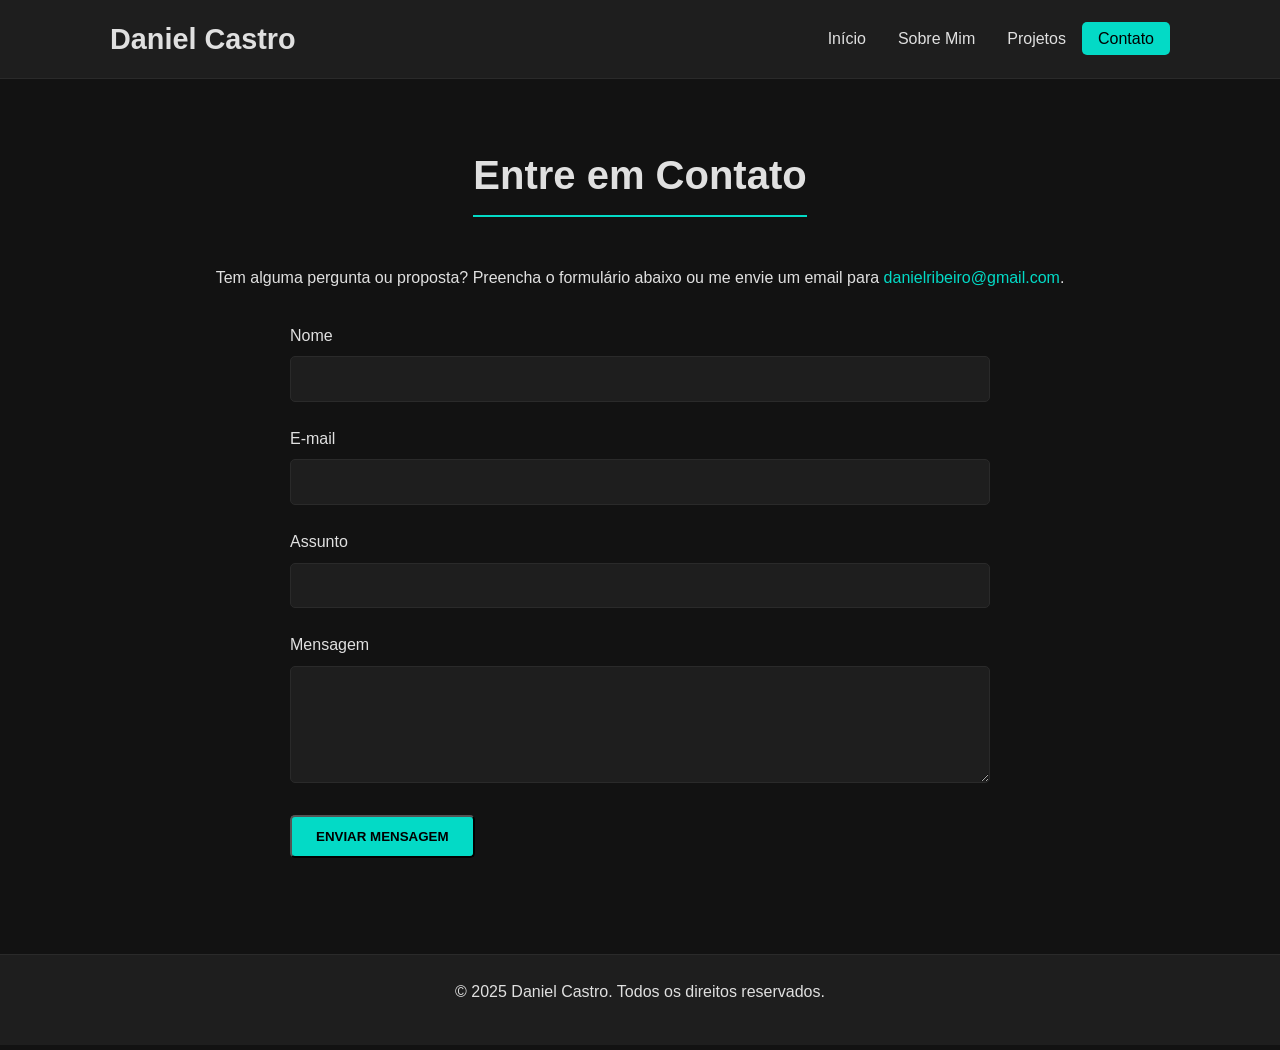
==== contato.html @ 508b666a "Add files via upload" ====
<!DOCTYPE html>
<html lang="pt-BR">
<head>
    <meta charset="UTF-8">
    <meta name="viewport" content="width=device-width, initial-scale=1.0">
    <title>Contato - Daniel Castro</title>
    <link rel="stylesheet" href="assets/css/style.css">
</head>
<body>

    <header>
        <div class="container">
            <h1>Daniel Castro</h1>
            <nav>
                <ul>
                    <li><a href="index.html">Início</a></li>
                    <li><a href="sobre.html">Sobre Mim</a></li>
                    <li><a href="projetos.html">Projetos</a></li>
                    <li><a href="contato.html" class="active">Contato</a></li>
                </ul>
            </nav>
        </div>
    </header>

    <main>
        <section class="contact-section">
            <div class="container">
                <h2>Entre em Contato</h2>
                <p>Tem alguma pergunta ou proposta? Preencha o formulário abaixo ou me envie um email para <a href="mailto:danielribeiro@gmail.com">danielribeiro@gmail.com</a>.</p>

                <form id="contact-form">
                    <div class="form-group">
                        <label for="name">Nome</label>
                        <input type="text" id="name" name="name">
                    </div>
                    <div class="form-group">
                        <label for="email">E-mail</label>
                        <input type="email" id="email" name="email">
                    </div>
                    <div class="form-group">
                        <label for="subject">Assunto</label>
                        <input type="text" id="subject" name="subject">
                    </div>
                    <div class="form-group">
                        <label for="message">Mensagem</label>
                        <textarea id="message" name="message" rows="5"></textarea>
                    </div>
                    <button type="submit" class="btn">Enviar Mensagem</button>
                </form>
                <div id="success-message" class="hidden">
                    <p>Mensagem enviada com sucesso! Obrigado pelo contato.</p>
                </div>
            </div>
        </section>
    </main>

    <footer>
        <div class="container">
            <p>&copy; 2025 Daniel Castro. Todos os direitos reservados.</p>
        </div>
    </footer>

    <script src="assets/js/script.js"></script>
</body>
</html>
---- assets/css/style.css ----
/* --- GERAL E TEMA ESCURO --- */
:root {
    --bg-color: #121212;
    --primary-color: #1e1e1e;
    --secondary-color: #2a2a2a;
    --font-color: #e0e0e0;
    --accent-color: #03dac6;
    --accent-hover: #018786;
}

* {
    margin: 0;
    padding: 0;
    box-sizing: border-box;
}
main {
    flex-grow: 1;
}

body {
    font-family: 'Segoe UI', Tahoma, Geneva, Verdana, sans-serif;
    background-color: var(--bg-color);
    color: var(--font-color);
    line-height: 1.6;
    display: flex;
    flex-direction: column;
    min-height: 100vh;
}

.container {
    max-width: 1100px;
    margin: auto;
    padding: 0 20px;
}

h1, h2, h3 {
    color: var(--font-color);
    margin-bottom: 1rem;
}

h2 {
    font-size: 2.5rem;
    text-align: center;
    margin-bottom: 3rem;
    border-bottom: 2px solid var(--accent-color);
    padding-bottom: 0.5rem;
    display: inline-block;
}

p {
    margin-bottom: 1rem;
}

a {
    color: var(--accent-color);
    text-decoration: none;
}

/* --- HEADER E NAVEGAÇÃO --- */
header {
    background-color: var(--primary-color);
    padding: 1rem 0;
    border-bottom: 1px solid var(--secondary-color);
    position: sticky;
    top: 0;
    z-index: 1000;
}

header .container {
    display: flex;
    justify-content: space-between;
    align-items: center;
}

header h1 {
    font-size: 1.8rem;
    margin: 0;
}

header nav ul {
    list-style: none;
    display: flex;
}

header nav ul li a {
    padding: 0.5rem 1rem;
    color: var(--font-color);
    transition: color 0.3s ease, background-color 0.3s ease;
    border-radius: 5px;
}

header nav ul li a:hover, header nav ul li a.active {
    color: #000;
    background-color: var(--accent-color);
}


/* --- PÁGINA INICIAL (HERO SECTION) --- */
.hero {
    padding: 6rem 0;
}

.hero .container {
    display: flex;
    align-items: center;
    justify-content: space-between;
    gap: 2rem;
}

.hero-text {
    flex: 1;
}

.hero-text h2 {
    font-size: 3rem;
    text-align: left;
    border: none;
}

.hero-image {
    flex: 1;
    text-align: center;
}

.hero-image img {
    max-width: 350px;
    border-radius: 50%;
    border: 5px solid var(--secondary-color);
    box-shadow: 0 0 20px rgba(3, 218, 198, 0.2);
}

.btn {
    display: inline-block;
    background-color: var(--accent-color);
    color: #000;
    padding: 12px 24px;
    border-radius: 5px;
    font-weight: bold;
    text-transform: uppercase;
    transition: background-color 0.3s ease;
}

.btn:hover {
    background-color: var(--accent-hover);
}


/* --- SEÇÕES GENÉRICAS (SOBRE, PROJETOS, CONTATO) --- */
main section {
    padding: 4rem 0;
    text-align: center;
}

/* --- SOBRE MIM --- */
.about-content {
    display: flex;
    gap: 3rem;
    align-items: center;
    text-align: left;
}

.about-image {
    flex-basis: 300px;
}

.about-image img {
   
    width: 100%;
    border-radius: 10px;
}

.about-text {
    flex: 1;
}

/* --- PROJETOS --- */
.projects-grid {
    display: grid;
    grid-template-columns: repeat(auto-fit, minmax(300px, 1fr));
    gap: 1.5rem;
}

.project-card {
    background: var(--primary-color);
    border: 1px solid var(--secondary-color);
    border-radius: 8px;
    overflow: hidden;
    transition: transform 0.3s ease, box-shadow 0.3s ease;
}

.project-card:hover {
    transform: translateY(-5px);
    box-shadow: 0 10px 20px rgba(0,0,0,0.2);
}

.project-card img {
    width: 100%;
    height: 200px;
    object-fit: cover;
    display: block;
}

.project-info {
    padding: 1.5rem;
    text-align: left;
}

.project-info h3 {
    margin-top: 0;
}

/* --- CONTATO E FORMULÁRIO --- */
#contact-form {
    max-width: 700px;
    margin: 2rem auto 0;
    text-align: left;
}

.form-group {
    margin-bottom: 1.5rem;
}

.form-group label {
    display: block;
    margin-bottom: 0.5rem;
    color: var(--font-color);
}

.form-group input,
.form-group textarea {
    width: 100%;
    padding: 0.8rem;
    border: 1px solid var(--secondary-color);
    background-color: var(--primary-color);
    border-radius: 5px;
    color: var(--font-color);
    font-size: 1rem;
}

.form-group input:focus,
.form-group textarea:focus {
    outline: none;
    border-color: var(--accent-color);
}

#success-message {
    margin-top: 1.5rem;
    padding: 1rem;
    background-color: var(--accent-hover);
    color: #fff;
    border-radius: 5px;
    text-align: center;
}

.hidden {
    display: none;
}

/* --- FOOTER --- */
footer {
    background-color: var(--primary-color);
    text-align: center;
    padding: 1.5rem 0;
    margin-top: 2rem;
    border-top: 1px solid var(--secondary-color);
}
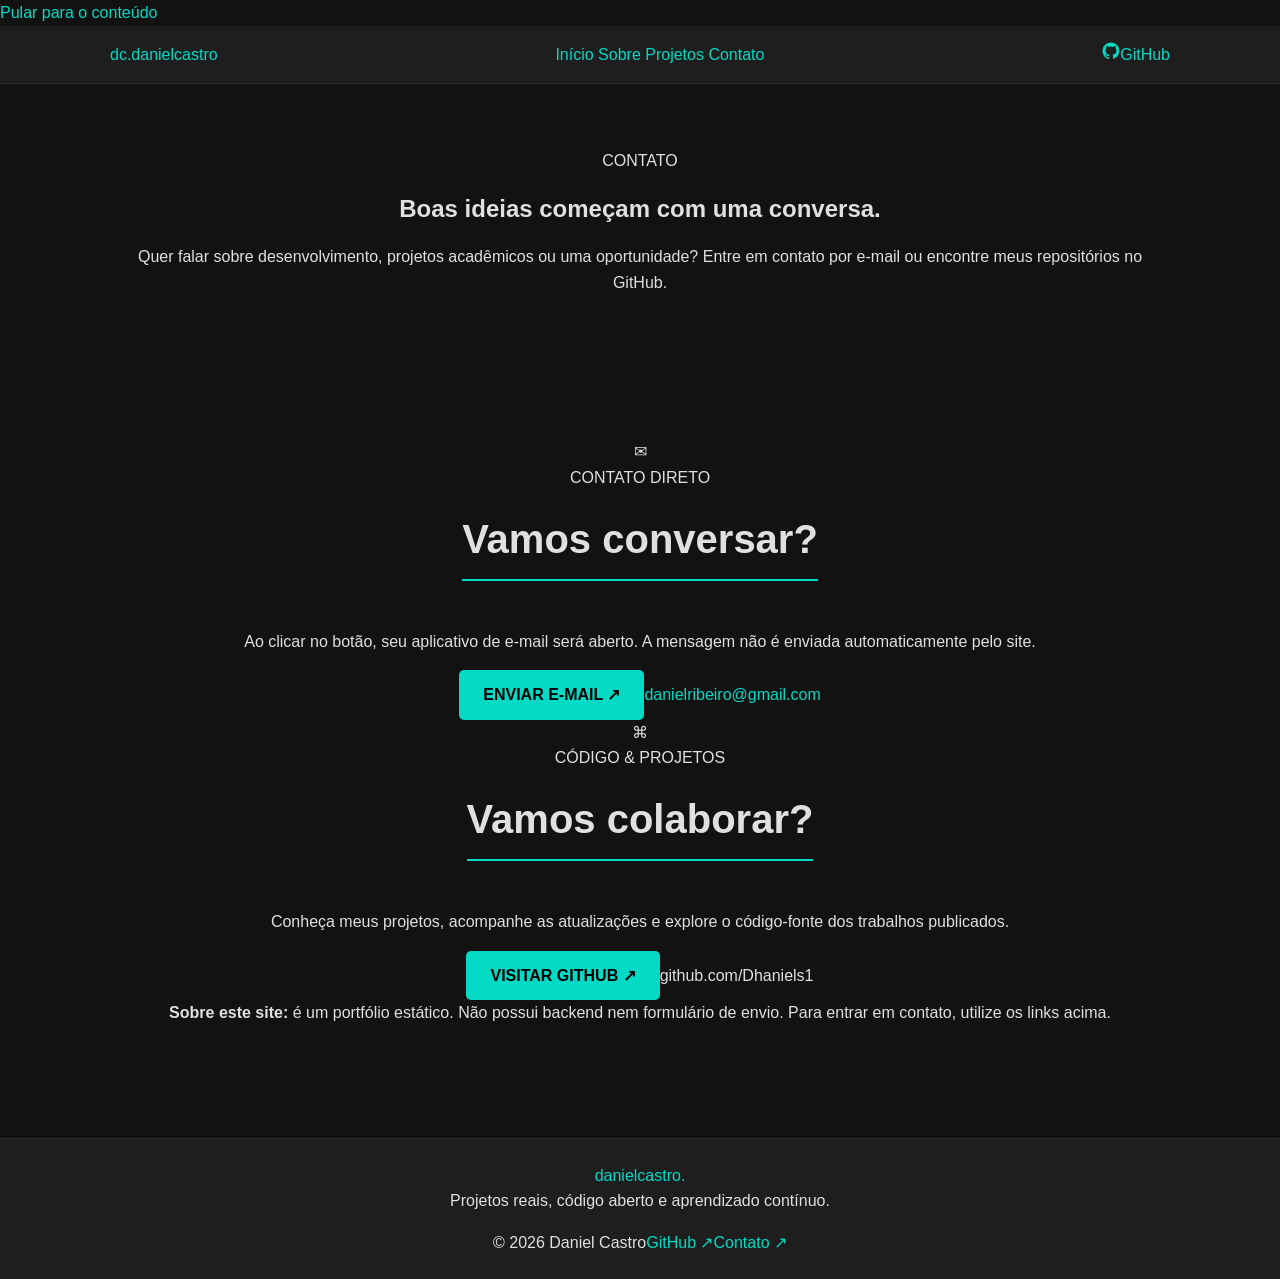
==== commit c3282902: "feat: moderniza contato.html com identidade Daniel Castro e projetos reais" ====
--- a/contato.html
+++ b/contato.html
@@ -1,65 +1,36 @@
-<!DOCTYPE html>
-<html lang="pt-BR">
-<head>
-    <meta charset="UTF-8">
-    <meta name="viewport" content="width=device-width, initial-scale=1.0">
-    <title>Contato - Daniel Castro</title>
-    <link rel="stylesheet" href="assets/css/style.css">
-</head>
-<body>
-
-    <header>
-        <div class="container">
-            <h1>Daniel Castro</h1>
-            <nav>
-                <ul>
-                    <li><a href="index.html">Início</a></li>
-                    <li><a href="sobre.html">Sobre Mim</a></li>
-                    <li><a href="projetos.html">Projetos</a></li>
-                    <li><a href="contato.html" class="active">Contato</a></li>
-                </ul>
-            </nav>
-        </div>
-    </header>
-
-    <main>
-        <section class="contact-section">
-            <div class="container">
-                <h2>Entre em Contato</h2>
-                <p>Tem alguma pergunta ou proposta? Preencha o formulário abaixo ou me envie um email para <a href="mailto:danielribeiro@gmail.com">danielribeiro@gmail.com</a>.</p>
-
-                <form id="contact-form">
-                    <div class="form-group">
-                        <label for="name">Nome</label>
-                        <input type="text" id="name" name="name">
-                    </div>
-                    <div class="form-group">
-                        <label for="email">E-mail</label>
-                        <input type="email" id="email" name="email">
-                    </div>
-                    <div class="form-group">
-                        <label for="subject">Assunto</label>
-                        <input type="text" id="subject" name="subject">
-                    </div>
-                    <div class="form-group">
-                        <label for="message">Mensagem</label>
-                        <textarea id="message" name="message" rows="5"></textarea>
-                    </div>
-                    <button type="submit" class="btn">Enviar Mensagem</button>
-                </form>
-                <div id="success-message" class="hidden">
-                    <p>Mensagem enviada com sucesso! Obrigado pelo contato.</p>
-                </div>
-            </div>
-        </section>
-    </main>
-
-    <footer>
-        <div class="container">
-            <p>&copy; 2025 Daniel Castro. Todos os direitos reservados.</p>
-        </div>
-    </footer>
-
-    <script src="assets/js/script.js"></script>
-</body>
-</html>+<!doctype html>
+<html lang="pt-BR">
+<head>
+  <meta charset="UTF-8">
+  <meta name="viewport" content="width=device-width, initial-scale=1">
+  <meta name="theme-color" content="#0b1020">
+  <meta name="description" content="Entre em contato com Daniel Castro por e-mail ou conheça seus projetos no GitHub.">
+  <meta name="author" content="Daniel Castro">
+  <title>Contato | Daniel Castro</title>
+  <link rel="stylesheet" href="assets/css/style.css">
+</head>
+<body class="page-contato">
+  <a class="skip-link" href="#conteudo">Pular para o conteúdo</a>
+  <header class="site-header">
+    <div class="container header-inner">
+      <a class="brand" href="index.html" aria-label="Daniel Castro — Página inicial"><span class="brand-icon">dc<span>.</span></span><span class="brand-text">daniel<span>castro</span></span></a>
+      <nav class="site-nav" aria-label="Menu principal">
+        <a href="index.html">Início</a>
+        <a href="sobre.html">Sobre</a>
+        <a href="projetos.html">Projetos</a>
+        <a href="contato.html" aria-current="page" class="active">Contato</a>
+      </nav>
+      <a class="header-github" href="https://github.com/Dhaniels1" target="_blank" rel="noopener noreferrer" aria-label="Ver perfil no GitHub"><svg aria-hidden="true" viewBox="0 0 24 24" width="18" height="18" fill="currentColor"><path d="M12 .7a11.3 11.3 0 0 0-3.58 22.03c.57.11.78-.24.78-.55v-2.11c-3.17.69-3.84-1.34-3.84-1.34-.52-1.3-1.27-1.64-1.27-1.64-1.03-.71.08-.7.08-.7 1.14.08 1.74 1.17 1.74 1.17 1.01 1.73 2.66 1.23 3.31.94.1-.73.4-1.23.73-1.51-2.53-.29-5.2-1.27-5.2-5.58 0-1.23.44-2.23 1.17-3.02-.12-.29-.51-1.44.11-3 0 0 .95-.3 3.11 1.16a10.8 10.8 0 0 1 5.66 0c2.16-1.46 3.1-1.16 3.1-1.16.62 1.56.24 2.71.12 3a4.34 4.34 0 0 1 1.17 3.02c0 4.32-2.68 5.28-5.22 5.57.4.35.77 1.01.77 2.04v3.08c0 .31.21.67.79.55A11.3 11.3 0 0 0 12 .7Z"/></svg><span>GitHub</span></a>
+    </div>
+  </header>
+  <main id="conteudo">
+    <section class="section page-intro"><div class="container narrow"><p class="eyebrow">CONTATO</p><h1>Boas ideias começam com uma <span class="gradient-text">conversa.</span></h1><p class="intro-copy">Quer falar sobre desenvolvimento, projetos acadêmicos ou uma oportunidade? Entre em contato por e-mail ou encontre meus repositórios no GitHub.</p></div></section>
+<section class="section contact-section"><div class="container contact-grid"><article class="contact-card contact-card-primary"><span class="contact-icon">✉</span><p class="eyebrow">CONTATO DIRETO</p><h2>Vamos conversar?</h2><p>Ao clicar no botão, seu aplicativo de e-mail será aberto. A mensagem não é enviada automaticamente pelo site.</p><a class="btn btn-primary" href="mailto:danielribeiro@gmail.com?subject=Contato%20pelo%20portf%C3%B3lio">Enviar e-mail <span aria-hidden="true">↗</span></a><a href="mailto:danielribeiro@gmail.com" class="contact-address">danielribeiro@gmail.com</a></article><article class="contact-card"><span class="contact-icon">⌘</span><p class="eyebrow">CÓDIGO &amp; PROJETOS</p><h2>Vamos colaborar?</h2><p>Conheça meus projetos, acompanhe as atualizações e explore o código-fonte dos trabalhos publicados.</p><a class="btn btn-outline" href="https://github.com/Dhaniels1" target="_blank" rel="noopener noreferrer">Visitar GitHub <span aria-hidden="true">↗</span></a><span class="contact-address">github.com/Dhaniels1</span></article></div>
+<div class="container contact-note"><p><strong>Sobre este site:</strong> é um portfólio estático. Não possui backend nem formulário de envio. Para entrar em contato, utilize os links acima.</p></div></section>
+  </main>
+  <footer class="site-footer">
+    <div class="container footer-inner"><div><a class="footer-brand" href="index.html">daniel<span>castro.</span></a><p>Projetos reais, código aberto e aprendizado contínuo.</p></div><div class="footer-right"><span>© 2026 Daniel Castro</span><a href="https://github.com/Dhaniels1" target="_blank" rel="noopener noreferrer">GitHub ↗</a><a href="contato.html">Contato ↗</a></div></div>
+  </footer>
+  
+</body>
+</html>
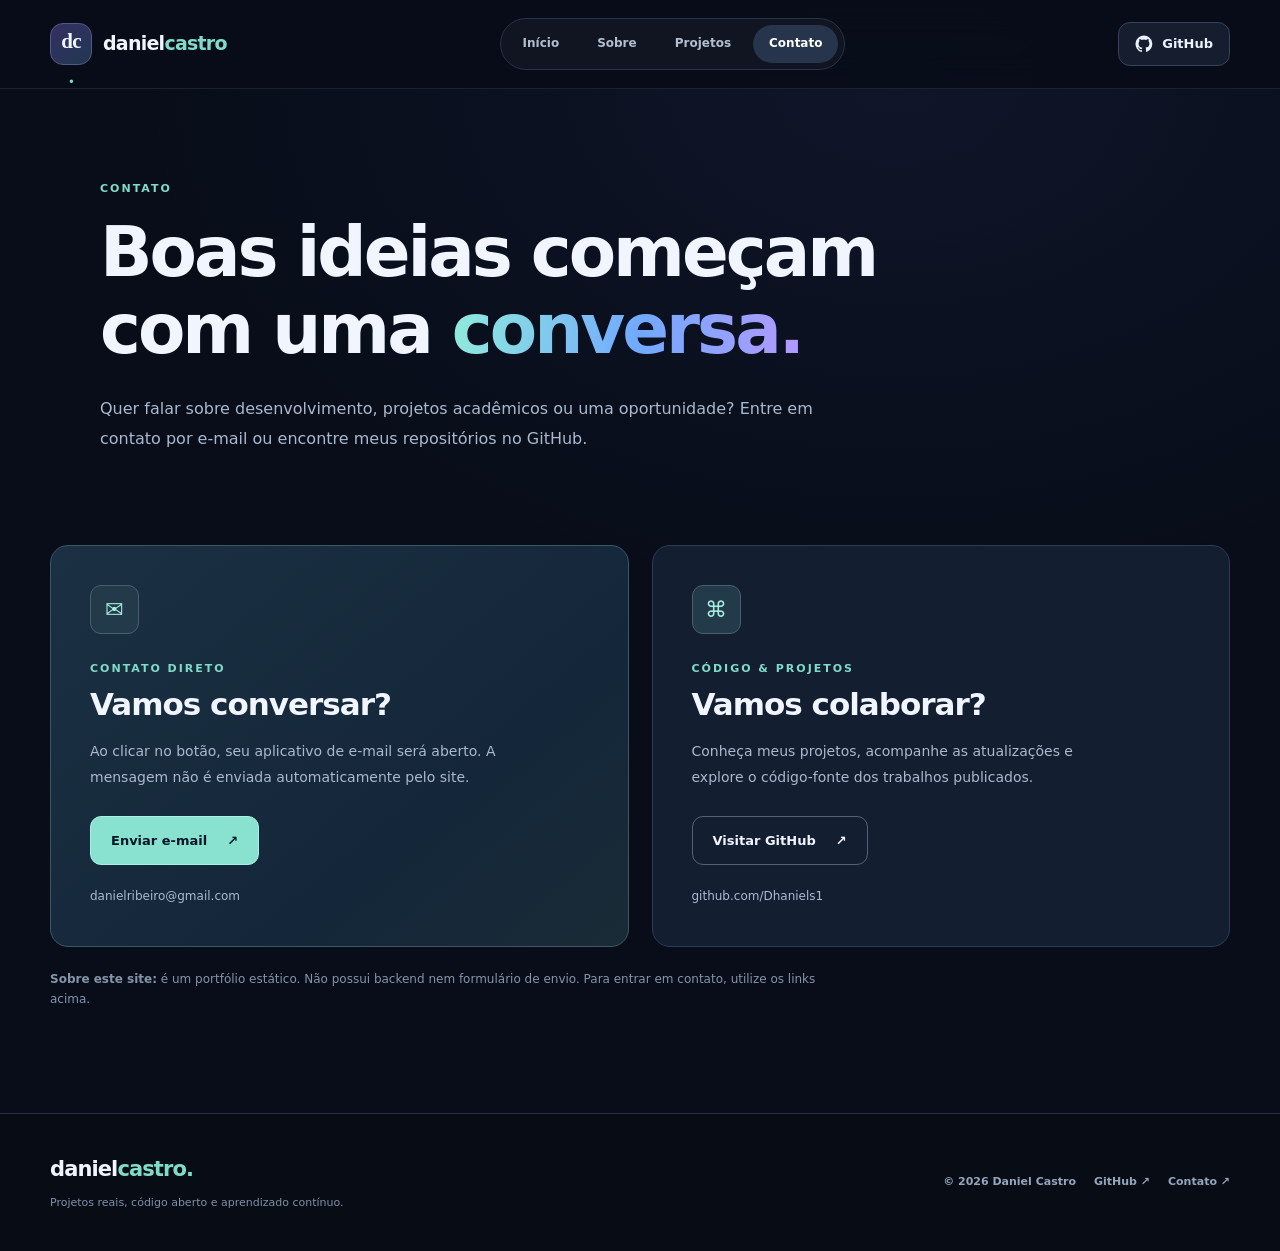
==== commit a3469640: "Melhora SEO e navegação com novos estudos de caso" ====
--- a/contato.html
+++ b/contato.html
@@ -7,6 +7,13 @@
   <meta name="description" content="Entre em contato com Daniel Castro por e-mail ou conheça seus projetos no GitHub.">
   <meta name="author" content="Daniel Castro">
   <title>Contato | Daniel Castro</title>
+  <link rel="canonical" href="https://daniel-castro-portfolio.pages.dev/contato.html">
+  <meta property="og:type" content="website">
+  <meta property="og:locale" content="pt_BR">
+  <meta property="og:title" content="Contato | Daniel Castro">
+  <meta property="og:description" content="Entre em contato com Daniel Castro por e-mail ou conheça seus projetos no GitHub.">
+  <meta property="og:url" content="https://daniel-castro-portfolio.pages.dev/contato.html">
+  <meta name="twitter:card" content="summary">
   <link rel="stylesheet" href="assets/css/style.css">
 </head>
 <body class="page-contato">
--- a/assets/css/style.css
+++ b/assets/css/style.css
@@ -1,266 +1,301 @@
-/* --- GERAL E TEMA ESCURO --- */
-:root {
-    --bg-color: #121212;
-    --primary-color: #1e1e1e;
-    --secondary-color: #2a2a2a;
-    --font-color: #e0e0e0;
-    --accent-color: #03dac6;
-    --accent-hover: #018786;
-}
-
-* {
-    margin: 0;
-    padding: 0;
-    box-sizing: border-box;
-}
-main {
-    flex-grow: 1;
-}
-
-body {
-    font-family: 'Segoe UI', Tahoma, Geneva, Verdana, sans-serif;
-    background-color: var(--bg-color);
-    color: var(--font-color);
-    line-height: 1.6;
-    display: flex;
-    flex-direction: column;
-    min-height: 100vh;
-}
-
-.container {
-    max-width: 1100px;
-    margin: auto;
-    padding: 0 20px;
-}
-
-h1, h2, h3 {
-    color: var(--font-color);
-    margin-bottom: 1rem;
-}
-
-h2 {
-    font-size: 2.5rem;
-    text-align: center;
-    margin-bottom: 3rem;
-    border-bottom: 2px solid var(--accent-color);
-    padding-bottom: 0.5rem;
-    display: inline-block;
-}
-
-p {
-    margin-bottom: 1rem;
-}
-
-a {
-    color: var(--accent-color);
-    text-decoration: none;
-}
-
-/* --- HEADER E NAVEGAÇÃO --- */
-header {
-    background-color: var(--primary-color);
-    padding: 1rem 0;
-    border-bottom: 1px solid var(--secondary-color);
-    position: sticky;
-    top: 0;
-    z-index: 1000;
-}
-
-header .container {
-    display: flex;
-    justify-content: space-between;
-    align-items: center;
-}
-
-header h1 {
-    font-size: 1.8rem;
-    margin: 0;
-}
-
-header nav ul {
-    list-style: none;
-    display: flex;
-}
-
-header nav ul li a {
-    padding: 0.5rem 1rem;
-    color: var(--font-color);
-    transition: color 0.3s ease, background-color 0.3s ease;
-    border-radius: 5px;
-}
-
-header nav ul li a:hover, header nav ul li a.active {
-    color: #000;
-    background-color: var(--accent-color);
-}
-
-
-/* --- PÁGINA INICIAL (HERO SECTION) --- */
-.hero {
-    padding: 6rem 0;
-}
-
-.hero .container {
-    display: flex;
-    align-items: center;
-    justify-content: space-between;
-    gap: 2rem;
-}
-
-.hero-text {
-    flex: 1;
-}
-
-.hero-text h2 {
-    font-size: 3rem;
-    text-align: left;
-    border: none;
-}
-
-.hero-image {
-    flex: 1;
-    text-align: center;
-}
-
-.hero-image img {
-    max-width: 350px;
-    border-radius: 50%;
-    border: 5px solid var(--secondary-color);
-    box-shadow: 0 0 20px rgba(3, 218, 198, 0.2);
-}
-
-.btn {
-    display: inline-block;
-    background-color: var(--accent-color);
-    color: #000;
-    padding: 12px 24px;
-    border-radius: 5px;
-    font-weight: bold;
-    text-transform: uppercase;
-    transition: background-color 0.3s ease;
-}
-
-.btn:hover {
-    background-color: var(--accent-hover);
-}
-
-
-/* --- SEÇÕES GENÉRICAS (SOBRE, PROJETOS, CONTATO) --- */
-main section {
-    padding: 4rem 0;
-    text-align: center;
-}
-
-/* --- SOBRE MIM --- */
-.about-content {
-    display: flex;
-    gap: 3rem;
-    align-items: center;
-    text-align: left;
-}
-
-.about-image {
-    flex-basis: 300px;
-}
-
-.about-image img {
-   
-    width: 100%;
-    border-radius: 10px;
-}
-
-.about-text {
-    flex: 1;
-}
-
-/* --- PROJETOS --- */
-.projects-grid {
-    display: grid;
-    grid-template-columns: repeat(auto-fit, minmax(300px, 1fr));
-    gap: 1.5rem;
-}
-
-.project-card {
-    background: var(--primary-color);
-    border: 1px solid var(--secondary-color);
-    border-radius: 8px;
-    overflow: hidden;
-    transition: transform 0.3s ease, box-shadow 0.3s ease;
-}
-
-.project-card:hover {
-    transform: translateY(-5px);
-    box-shadow: 0 10px 20px rgba(0,0,0,0.2);
-}
-
-.project-card img {
-    width: 100%;
-    height: 200px;
-    object-fit: cover;
-    display: block;
-}
-
-.project-info {
-    padding: 1.5rem;
-    text-align: left;
-}
-
-.project-info h3 {
-    margin-top: 0;
-}
-
-/* --- CONTATO E FORMULÁRIO --- */
-#contact-form {
-    max-width: 700px;
-    margin: 2rem auto 0;
-    text-align: left;
-}
-
-.form-group {
-    margin-bottom: 1.5rem;
-}
-
-.form-group label {
-    display: block;
-    margin-bottom: 0.5rem;
-    color: var(--font-color);
-}
-
-.form-group input,
-.form-group textarea {
-    width: 100%;
-    padding: 0.8rem;
-    border: 1px solid var(--secondary-color);
-    background-color: var(--primary-color);
-    border-radius: 5px;
-    color: var(--font-color);
-    font-size: 1rem;
-}
-
-.form-group input:focus,
-.form-group textarea:focus {
-    outline: none;
-    border-color: var(--accent-color);
-}
-
-#success-message {
-    margin-top: 1.5rem;
-    padding: 1rem;
-    background-color: var(--accent-hover);
-    color: #fff;
-    border-radius: 5px;
-    text-align: center;
-}
-
-.hidden {
-    display: none;
-}
-
-/* --- FOOTER --- */
-footer {
-    background-color: var(--primary-color);
-    text-align: center;
-    padding: 1.5rem 0;
-    margin-top: 2rem;
-    border-top: 1px solid var(--secondary-color);
-}+/* Daniel Castro — portfólio público | HTML e CSS, sem dependências externas. */
+:root{
+  --bg:#080d19;--bg2:#0c1322;--surface:#101a2b;--surface2:#142035;
+  --ink:#f0f5ff;--muted:#abb8cd;--muted2:#8595ad;--border:#273349;
+  --blue:#5eb6f1;--purple:#8d86ff;--mint:#80dcc9;
+  --shadow:0 22px 65px rgba(0,0,0,.22);
+  font-family:Inter,"Segoe UI",system-ui,-apple-system,BlinkMacSystemFont,Arial,sans-serif;
+  color-scheme:dark;
+}
+*,*::before,*::after{box-sizing:border-box}
+html{scroll-behavior:smooth}
+body{margin:0;color:var(--ink);background:var(--bg);line-height:1.65;min-width:300px}
+body::before{content:"";position:absolute;top:0;left:0;right:0;height:690px;background:radial-gradient(ellipse at 70% 12%,rgba(91,98,200,.095),transparent 60%);pointer-events:none}
+h1,h2,h3,p{margin-top:0}
+a{text-decoration:none;color:inherit}
+a:hover{transition:color .2s ease}
+a:focus-visible,button:focus-visible{outline:3px solid var(--mint);outline-offset:4px;border-radius:4px}
+.container{max-width:1180px;width:calc(100% - 56px);margin-inline:auto;position:relative}
+.skip-link{position:fixed;z-index:10000;top:-80px;left:15px;background:var(--mint);color:#08111d;padding:9px 15px;border-radius:8px;font-weight:700}
+.skip-link:focus{top:12px}
+.site-header{position:sticky;top:0;z-index:40;background:rgba(8,13,25,.9);border-bottom:1px solid rgba(255,255,255,.085);backdrop-filter:blur(18px);-webkit-backdrop-filter:blur(18px)}
+.header-inner{min-height:88px;display:flex;align-items:center;justify-content:space-between;gap:22px}
+.brand{display:flex;align-items:center;gap:11px;font-weight:800;font-size:19px;letter-spacing:-.75px;white-space:nowrap}
+.brand-icon{display:grid;place-items:center;width:42px;height:42px;border-radius:13px;background:linear-gradient(145deg,#332f62,#223752);border:1px solid #535b85;font-family:Georgia,serif;font-size:21px}
+.brand-icon span,.footer-brand span{color:var(--mint)}
+.brand-text span{color:var(--mint)}
+.site-nav{display:flex;align-items:center;gap:6px;background:rgba(255,255,255,.035);border:1px solid var(--border);border-radius:100px;padding:6px}
+.site-nav a{font-size:12px;font-weight:700;color:#b1bfd1;padding:9px 16px;border-radius:50px;transition:background .15s,color .15s}
+.site-nav a:hover,.site-nav a.active{background:#26344c;color:#fff}
+.header-github{display:flex;align-items:center;justify-content:center;gap:9px;border:1px solid #35445a;background:#151d2e;color:#eaf3ff;border-radius:12px;padding:10px 16px;font-size:13px;font-weight:750;white-space:nowrap}
+.header-github:hover{background:#1d2b43;border-color:#5a6d8b}
+.eyebrow{font-size:11px;font-weight:850;letter-spacing:2px;color:var(--mint);text-transform:uppercase;margin-bottom:16px}
+.eyebrow-dot,.pulse{display:inline-block;width:8px;height:8px;border-radius:50%;background:var(--mint);box-shadow:0 0 16px rgba(128,220,201,.5);margin-right:8px}
+.gradient-text{background:linear-gradient(95deg,#8fe9dd 2%,#71a9ff 54%,#b499ff 100%);-webkit-background-clip:text;background-clip:text;color:transparent}
+.btn{display:inline-flex;align-items:center;justify-content:center;gap:20px;padding:13px 20px;min-height:48px;border-radius:11px;font-weight:750;font-size:13px;transition:transform .18s,background .18s,border-color .18s;color:var(--ink)}
+.btn:hover{transform:translateY(-2px)}
+.btn-primary{color:#071628;background:#89e2d0;border:1px solid #a8f0e4}
+.btn-primary:hover{background:#b3faeb}
+.btn-ghost{color:#e2ebfa;background:transparent;border:1px solid var(--border)}
+.btn-ghost:hover,.btn-outline:hover{background:#19263c;border-color:#66778f}
+.btn-outline{border:1px solid #536178;background:transparent}
+.text-link{display:inline-flex;align-items:center;gap:13px;color:#b0eee2;font-weight:800;font-size:13px}
+.text-link:hover,.link-primary:hover,.link-secondary:hover{text-decoration:underline}
+.hero-section{padding:91px 0 75px;overflow:hidden}
+.hero-grid{display:grid;grid-template-columns:minmax(0,1.12fr) minmax(0,.88fr);align-items:center;gap:65px}
+.hero-copy h1{font-size:clamp(43px,5.7vw,73px);line-height:1.09;letter-spacing:-3.9px;margin:0 0 27px;font-weight:790}
+.hero-description{max-width:580px;font-size:16px;color:#b2bfd1;line-height:1.87;margin-bottom:31px}
+.hero-description strong{color:#eef5ff}
+.hero-actions{display:flex;gap:12px;flex-wrap:wrap}
+.hero-metrics{margin-top:73px;padding-top:25px;display:flex;gap:38px;border-top:1px solid var(--border)}
+.hero-metrics div{display:flex;flex-direction:column;gap:5px}
+.hero-metrics strong{font-size:23px;line-height:1.2;letter-spacing:-.7px;color:#e8f6ff}
+.hero-metrics span{color:var(--muted2);font-size:11px}
+.hero-visual{position:relative;min-height:460px;display:flex;align-items:center;justify-content:center}
+.visual-glow{position:absolute;width:410px;height:410px;background:radial-gradient(circle,rgba(90,107,237,.27) 0,rgba(73,100,214,.12) 35%,transparent 75%);filter:blur(18px);pointer-events:none}
+.visual-card-main{position:relative;width:min(100%,428px);background:#141c30;border:1px solid #3f4c67;border-radius:19px;box-shadow:0 33px 90px rgba(0,0,0,.4),0 0 0 10px rgba(255,255,255,.02);overflow:hidden;transform:rotate(-3deg)}
+.window-controls{padding:17px 21px;border-bottom:1px solid #303b55;display:flex;gap:7px}
+.window-controls i{height:8px;width:8px;border-radius:50%;display:block;background:#f57f90}
+.window-controls i:nth-child(2){background:#edc279}.window-controls i:nth-child(3){background:#8bddb6}
+.visual-code{font:13px/2.1 ui-monospace,SFMono-Regular,Consolas,monospace;padding:27px 27px 43px;color:#d6e2fa;white-space:nowrap;letter-spacing:-.25px}
+.comment{color:#70829d}.code-purple{color:#bbadff}.code-cyan{color:#7ae5d2}.code-green{color:#e9c47c}
+.visual-lower{display:flex;align-items:center;padding:15px 22px;border-top:1px solid #303b55;font-size:12px;color:#b5c1d6;background:#11182b}
+.visual-chevron{margin-left:auto;font-size:18px;color:#99e5d5}
+.visual-chip{position:absolute;display:flex;gap:12px;align-items:center;min-width:170px;background:#f1f7fc;color:#283b57;border-radius:14px;border:1px solid #fff;padding:13px 16px;box-shadow:0 17px 40px rgba(0,0,0,.3);transform:rotate(3deg)}
+.visual-chip-one{top:39px;right:-20px}.visual-chip-two{bottom:20px;left:-20px;transform:rotate(-4deg)}
+.chip-icon{display:grid;place-items:center;border-radius:11px;background:#e4ddff;color:#6552ad;font-size:24px;width:39px;height:39px;font-weight:800}
+.chip-icon.chip-blue{font-size:15px;background:#dff5f1;color:#287d76}
+.visual-chip strong{display:block;font-size:12px;line-height:1.35}.visual-chip small{font-size:10px;color:#77869a}
+.skills-band{border-top:1px solid var(--border);border-bottom:1px solid var(--border);background:rgba(255,255,255,.018)}
+.skills-band-inner{display:flex;justify-content:space-between;align-items:center;gap:24px;min-height:94px}
+.skills-band-inner>span{font-size:10px;letter-spacing:2px;font-weight:850;color:#8799b3;white-space:nowrap}
+.skills-band-inner>div{display:flex;gap:38px;justify-content:flex-end;flex-wrap:wrap}
+.skills-band-inner b{font-size:15px;font-weight:700;color:#a2b0c3;letter-spacing:-.3px}
+.section{padding:91px 0}
+.section-title-row{display:flex;justify-content:space-between;align-items:end;gap:25px;margin-bottom:36px}
+.section-title-row h2,.value-grid h2,.cta-inner h2,.about-narrative h2{font-size:clamp(31px,4vw,49px);line-height:1.15;letter-spacing:-2px;margin:0 0 13px}
+.section-title-row h2 em,.value-grid h2 em{font-style:normal;color:var(--mint)}
+.section-title-row p:not(.eyebrow),.cta-inner p:not(.eyebrow){font-size:14px;color:var(--muted);margin:0}
+.projects-grid{display:grid;grid-template-columns:repeat(2,minmax(0,1fr));gap:23px}
+.project-card{border-radius:18px;background:#121a2b;border:1px solid #2b3850;overflow:hidden;display:flex;flex-direction:column;transition:transform .17s,box-shadow .17s}
+.project-card:hover{transform:translateY(-4px);box-shadow:var(--shadow)}
+.project-cover{height:235px;position:relative;overflow:hidden;background:#111827}
+.project-number{position:absolute;z-index:2;bottom:14px;right:18px;font:700 11px ui-monospace,Consolas,monospace;color:#ebf5ff;background:rgba(0,0,0,.36);padding:6px 11px;border-radius:30px}
+.preview-frame{height:100%;padding:24px 32px;position:relative;overflow:hidden}
+.preview-topline{display:flex;justify-content:space-between;align-items:center;gap:14px}
+.preview-topline .mini-logo{font:bold 20px Georgia,serif}
+.preview-topline .mini-nav{font-size:9px;letter-spacing:.5px;opacity:.7}
+.preview-eyebrow{font-size:9px;font-weight:900;letter-spacing:2.2px;margin-top:26px;position:relative;z-index:1}
+.preview-headline{font:bold 31px/1.11 Georgia,serif;letter-spacing:-.7px;margin-top:10px;position:relative;z-index:1}
+.preview-library{background:linear-gradient(130deg,#f0eee8,#e1e8e7);color:#28344a}
+.preview-library .mini-logo{color:#5861a6}.preview-library .preview-eyebrow{color:#6675b4}
+.books-mini{display:flex;gap:11px;position:absolute;bottom:-48px;right:31px;transform:rotate(-9deg);box-shadow:0 15px 25px rgba(12,29,51,.1)}
+.book-mini{display:block;width:66px;height:132px;background:#354466;border-left:6px solid rgba(0,0,0,.15);border-radius:2px 7px 7px 2px;box-shadow:7px 10px 17px rgba(0,0,0,.16)}
+.bm2{background:#89674c;transform:translateY(-15px)}.bm3{background:#4e6855}.bm4{background:#83715b;transform:translateY(15px)}
+.preview-dashboard{background:linear-gradient(135deg,#dce8f8,#f5f7fc);color:#20304a}
+.preview-dashboard .mini-logo{background:#d8e3fc;border-radius:6px;padding:2px 8px;color:#5169c5}.preview-dashboard .mini-nav{color:#51627b;font-weight:800}
+.dash-kpis{display:flex;gap:10px;margin-top:17px}.dash-kpis>span{height:44px;flex:1;background:#fff;border-radius:7px;padding:10px}
+.dash-kpis i,.dash-kpis b{display:block;background:#e6ecf5;height:6px;width:35%;border-radius:5px}.dash-kpis b{height:11px;width:56%;margin-top:6px;background:#8cb6e2}
+.chart-panel{height:114px;background:#fff;border-radius:9px;padding:10px 15px 5px;margin-top:12px;overflow:hidden;position:relative}
+.chart-title{display:block;width:40%;height:7px;background:#dbe3f2;border-radius:4px}.chart-line{height:85px;width:100%;margin-top:5px}
+.preview-optics{background:linear-gradient(135deg,#1c6445,#124533);color:#edf6df}
+.preview-optics .preview-eyebrow{margin-top:1px;color:#e7d39b}.preview-optics .preview-headline{font-size:37px}
+.optics-shape{position:absolute;right:31px;bottom:34px;transform:rotate(-13deg);display:flex;align-items:center;gap:4px;opacity:.95}
+.lens{width:95px;height:76px;border:9px solid #d1b77a;border-radius:33% 33% 47% 47%;background:rgba(190,219,206,.18)}
+.bridge{width:35px;height:23px;border-top:7px solid #d1b77a;border-radius:50%}
+.preview-store{background:linear-gradient(135deg,#143a62,#0d2747);color:#f0f8ff}
+.preview-store .preview-eyebrow{color:#81e8f5;margin-top:8px}
+.store-products{display:flex;position:absolute;bottom:-25px;right:35px;gap:12px;align-items:end}
+.store-products span{display:block;background:linear-gradient(140deg,#61a4d8,#e3f8fd);width:65px;height:83px;border-radius:8px;box-shadow:0 10px 20px rgba(0,0,0,.23);transform:rotate(9deg)}
+.store-products span:nth-child(2){height:115px;background:linear-gradient(140deg,#56cec7,#eaf1ff);transform:rotate(-8deg)}
+.store-products span:nth-child(3){height:97px;background:linear-gradient(140deg,#ae9dfa,#f1e4ff)}
+.preview-wave{background:linear-gradient(130deg,#c0e0ee,#e8f6fc);color:#163c59}
+.preview-wave .preview-eyebrow{color:#337b9b;margin-top:21px}.preview-wave .preview-headline{font-family:inherit;font-weight:850;font-size:37px}
+.wave-circles{position:absolute;right:-70px;bottom:-130px;transform:rotate(-20deg)}
+.wave-circles span{position:absolute;display:block;border:2px solid rgba(49,131,171,.34);border-radius:50%;width:360px;height:360px;bottom:0;right:0}
+.wave-circles span:nth-child(2){width:280px;height:280px;bottom:38px;right:38px}.wave-circles span:nth-child(3){width:200px;height:200px;bottom:78px;right:78px}
+.wave-bar{height:6px;width:110px;border-radius:6px;background:#4bb7c9;margin-top:18px}
+.project-body{padding:27px 28px 26px;display:flex;flex-direction:column;flex:1}
+.project-type{font-size:10px;text-transform:uppercase;color:#83d5c6;font-weight:850;letter-spacing:1.6px;margin-bottom:11px}
+.project-body h3{font-size:22px;font-weight:760;letter-spacing:-.75px;line-height:1.3;margin:0 0 12px}
+.project-description{color:#a6b4c8;font-size:13px;line-height:1.72;margin:0 0 20px;max-width:520px}
+.tags{display:flex;flex-wrap:wrap;gap:7px;margin-top:auto}
+.tag{font-size:10px;color:#bdcbe0;background:#1b2940;border:1px solid #33435b;border-radius:6px;padding:5px 9px;font-weight:650}
+.project-actions{display:flex;flex-wrap:wrap;gap:14px 25px;padding-top:20px;margin-top:20px;border-top:1px solid #2a374e}
+.link-primary,.link-secondary{font-size:12px;font-weight:850}
+.link-primary{color:#89e2d0}.link-secondary{color:#c4d2e8}
+.value-section{background:#0d1422;border-block:1px solid #202a3b}
+.value-grid{display:grid;grid-template-columns:1fr 1fr;gap:70px;align-items:start}
+.value-grid p:not(.eyebrow){color:var(--muted);font-size:15px;line-height:1.95;max-width:520px;margin-bottom:22px}
+.cta-section{padding:60px 0 95px}
+.cta-inner{display:flex;justify-content:space-between;align-items:center;gap:28px;padding:43px 46px;border:1px solid #35445a;border-radius:21px;background:linear-gradient(110deg,#182940,#151f37 65%,#201d3b)}
+.cta-inner .eyebrow{margin-bottom:10px}.cta-inner h2{font-size:34px}
+.cta-inner .btn{flex-shrink:0}
+.page-intro{padding:91px 0 65px}
+.narrow{max-width:1080px}
+.page-intro h1{font-size:clamp(42px,5.6vw,69px);line-height:1.12;letter-spacing:-3px;max-width:920px;margin-bottom:25px}
+.intro-copy{font-size:16px;line-height:1.9;max-width:770px;color:var(--muted)}
+.about-section{padding-top:35px}
+.about-grid{display:grid;grid-template-columns:.83fr 1.17fr;gap:65px;align-items:center}
+.about-highlight{min-height:390px;background:linear-gradient(145deg,#263456,#152d42 68%,#113638);border:1px solid #3b4b64;border-radius:23px;padding:42px;display:flex;flex-direction:column;justify-content:space-between;position:relative;overflow:hidden}
+.about-highlight::before{content:"";position:absolute;inset:auto -100px -260px auto;width:470px;height:470px;border-radius:50%;border:2px solid rgba(255,255,255,.12);box-shadow:0 0 0 33px rgba(255,255,255,.03),0 0 0 75px rgba(255,255,255,.035)}
+.about-monogram{font:bold 120px/1 Georgia,serif;letter-spacing:-14px;color:#e8f0fc;position:relative;z-index:1}
+.about-monogram span{color:var(--mint)}
+.about-highlight p{font-size:18px;font-weight:700;line-height:1.4;max-width:230px;position:relative;z-index:1}
+.about-lines{display:flex;gap:7px;position:relative;z-index:1}.about-lines span{width:34px;height:5px;background:#82e4d1;border-radius:10px}.about-lines span:nth-child(2){width:17px;background:#82a8e4}.about-lines span:nth-child(3){width:9px;background:#b19cff}
+.about-narrative h2{font-size:42px}.about-narrative>p:not(.eyebrow){color:var(--muted);line-height:1.85;font-size:14px;margin-bottom:17px}
+.info-row{display:flex;justify-content:space-between;gap:22px;padding:14px 0;border-top:1px solid var(--border);font-size:12px}
+.info-row:first-of-type{margin-top:26px}.info-row span{color:var(--muted2)}.info-row strong{color:#e0ebff;font-size:12px;text-align:right;font-weight:700}
+.expertise-section{background:#0d1422;border-block:1px solid var(--border)}
+.expertise-grid{display:grid;grid-template-columns:repeat(3,minmax(0,1fr));gap:18px}
+.expertise-card{background:#131f31;border:1px solid #2a3b51;border-radius:16px;padding:28px;display:flex;flex-direction:column;min-height:270px}
+.expertise-icon{height:44px;width:44px;display:grid;place-items:center;border:1px solid #4c5c79;background:#222f4a;color:#9ceada;border-radius:12px;font-weight:900;font-size:12px;margin-bottom:22px}
+.expertise-card h3{font-size:20px;margin-bottom:11px}.expertise-card p{color:var(--muted);font-size:13px;line-height:1.75;margin-bottom:23px}
+.projects-page-section{padding-top:25px}.page-intro-projects{padding-bottom:45px}
+.projects-intro{display:flex;justify-content:space-between;gap:22px;margin-bottom:22px;font-size:12px;color:var(--muted);font-weight:750}
+.projects-note{border-left:3px solid #647f99;padding-left:18px;font-size:12px;color:#8c9db3;margin:36px 0 0;max-width:790px}
+.contact-section{padding-top:10px}.contact-grid{display:grid;grid-template-columns:repeat(2,minmax(0,1fr));gap:23px}
+.contact-card{padding:39px;background:#131e30;border:1px solid #2d3c54;border-radius:18px;display:flex;flex-direction:column;min-height:390px}
+.contact-card-primary{background:linear-gradient(140deg,#1b3042,#14273a 67%,#192b36);border-color:#3a5964}
+.contact-icon{font-size:22px;background:#233a4a;border:1px solid #46616e;border-radius:11px;width:49px;height:49px;display:grid;place-items:center;margin-bottom:26px;color:#a8eee0}
+.contact-card .eyebrow{margin-bottom:8px}.contact-card h2{font-size:31px;line-height:1.15;letter-spacing:-1px;margin-bottom:17px}
+.contact-card p:not(.eyebrow){color:var(--muted);font-size:14px;line-height:1.85;max-width:425px;margin-bottom:25px}
+.contact-card .btn{align-self:flex-start;margin-top:auto}
+.contact-address{font-size:12px;color:#aabbd2;margin-top:22px;overflow-wrap:anywhere}
+.contact-note{padding-top:23px}.contact-note p{max-width:800px;color:#8495aa;font-size:12px}
+.site-footer{background:#080c15;border-top:1px solid var(--border);padding:38px 0}
+.footer-inner{display:flex;align-items:center;justify-content:space-between;gap:26px}
+.footer-brand{font-size:21px;font-weight:800;letter-spacing:-.9px}
+.site-footer p{color:#8091a9;font-size:11px;margin:8px 0 0}
+.footer-right{display:flex;align-items:center;flex-wrap:wrap;gap:18px;color:#94a6bd;font-size:11px;font-weight:650}
+.footer-right a:hover{color:var(--mint)}
+@media(max-width:1030px){
+  .hero-grid{gap:24px}.hero-visual{min-height:400px}.visual-chip-one{right:-9px}.visual-chip-two{left:-9px}
+  .hero-copy h1{letter-spacing:-2.7px;font-size:clamp(40px,5vw,61px)}
+  .skills-band-inner>div{gap:21px}
+}
+@media(max-width:790px){
+  .header-inner{gap:12px;flex-wrap:wrap;padding-block:15px}
+  .site-nav{order:3;width:100%;justify-content:space-between}
+  .site-nav a{flex:1;text-align:center}
+  .hero-section{padding-top:67px}
+  .hero-grid,.about-grid{grid-template-columns:1fr}
+  .hero-visual{max-width:570px;width:100%;min-height:380px;margin:0 auto}
+  .hero-metrics{margin-top:40px}
+  .skills-band-inner{flex-direction:column;justify-content:center;padding-block:22px;gap:10px}
+  .skills-band-inner>div{justify-content:center;gap:12px 26px}
+  .value-grid{gap:24px}
+  .expertise-grid{grid-template-columns:1fr 1fr}
+}
+@media(max-width:610px){
+  .container{width:calc(100% - 32px)}
+  .header-inner{min-height:65px}.header-github{padding:10px 12px}.header-github span{display:none}
+  .brand{font-size:17px}.brand-icon{width:36px;height:36px}
+  .site-nav{padding:4px}.site-nav a{padding:8px 5px;font-size:11px}
+  .hero-section{padding:51px 0 32px}.hero-copy h1{font-size:clamp(37px,10vw,50px);letter-spacing:-2px}
+  .hero-description{font-size:14px}.hero-actions{gap:9px}.hero-actions .btn{width:100%}
+  .hero-metrics{gap:12px;justify-content:space-between}.hero-metrics strong{font-size:21px}.hero-metrics span{font-size:9px}
+  .hero-visual{min-height:335px}.visual-card-main{width:calc(100% - 40px)}.visual-code{font-size:10px;padding:23px 15px 36px}
+  .visual-chip-one{right:0;top:14px}.visual-chip-two{left:0;bottom:5px}.visual-chip{min-width:139px;padding:8px}.chip-icon{width:31px;height:31px;font-size:18px}.chip-icon.chip-blue{font-size:12px}
+  .skills-band-inner>div{gap:10px 19px}.skills-band-inner b{font-size:12px}
+  .section{padding:60px 0}.section-title-row{display:block}.section-title-row>.text-link{margin-top:17px}
+  .section-title-row h2,.value-grid h2{font-size:34px;letter-spacing:-1.3px}
+  .projects-grid,.contact-grid,.value-grid,.expertise-grid{grid-template-columns:1fr}
+  .project-cover{height:214px}.project-body{padding:22px 20px}
+  .project-description{font-size:12px}.project-body h3{font-size:21px}
+  .cta-inner{display:block;padding:26px 23px}.cta-inner .btn{margin-top:24px;width:100%}.cta-inner h2{font-size:28px}
+  .page-intro{padding:62px 0 28px}.page-intro h1{font-size:clamp(37px,9vw,50px);letter-spacing:-1.7px}
+  .intro-copy{font-size:14px}
+  .about-section{padding-top:15px}.about-grid{gap:30px}.about-highlight{min-height:290px}.about-monogram{font-size:95px}
+  .about-narrative h2{font-size:32px}.info-row{flex-direction:column;gap:5px}.info-row strong{text-align:left}
+  .projects-page-section{padding-top:18px}.projects-intro{flex-direction:column;gap:4px}
+  .contact-card{min-height:340px;padding:28px}.contact-card h2{font-size:27px}
+  .footer-inner{flex-direction:column;align-items:start}.footer-right{gap:13px}
+}
+@media(prefers-reduced-motion:reduce){html{scroll-behavior:auto}.btn,.project-card,a{transition:none!important}.btn:hover,.project-card:hover{transform:none}}
+
+/* Experiência profissional e capas dos novos projetos. */
+.professional-highlight{padding:74px 0;border-top:1px solid #2b3d50;border-bottom:1px solid #2b3d50;background:radial-gradient(ellipse at 5% 40%,#1f3b3a66,transparent 55%),#0e1a2a}
+.professional-highlight-inner{display:grid;grid-template-columns:.9fr 1.1fr;align-items:center;gap:65px}
+.professional-highlight h2{font-size:clamp(33px,4vw,49px);line-height:1.14;letter-spacing:-1.8px}
+.professional-highlight-copy{background:#17263a;border:1px solid #2e4654;border-radius:17px;padding:33px}
+.career-role{display:inline-block;color:#a4eedb;font-size:11px;text-transform:uppercase;letter-spacing:1.1px;font-weight:850}
+.professional-highlight-copy strong{display:block;font-size:27px;margin:7px 0 11px;letter-spacing:-.5px}
+.professional-highlight-copy p{font-size:13px;color:#b0c1ce;line-height:1.8;max-width:520px;margin-bottom:19px}
+.experience-section{background:#0e1625;border-top:1px solid #263446;border-bottom:1px solid #263446}
+.experience-card{display:grid;grid-template-columns:.8fr 1.2fr;gap:30px;background:#131f31;border:1px solid #2c3d55;border-radius:17px;padding:39px}
+.experience-company{display:flex;gap:17px;align-items:start}
+.experience-mark{flex:0 0 57px;height:57px;border-radius:13px;background:#183b38;color:#b5f0dc;border:1px solid #3a605b;display:grid;place-items:center;font:800 27px Georgia,serif}
+.experience-company .eyebrow{margin:2px 0 9px;color:#8ce9d4}
+.experience-company h3{font-size:30px;margin:0 0 4px}.experience-company span:not(.experience-mark){color:#92a4ba;font-size:11px}
+.experience-description p{font-size:13px;line-height:1.85;color:#b2c1d5;margin:14px 0 18px}
+.experience-skills{display:flex;flex-wrap:wrap;gap:8px}
+.experience-skills span{font-size:10px;font-weight:700;border:1px solid #38546a;color:#cad9eb;border-radius:6px;padding:7px 11px;background:#1b3140}
+.experience-description p.experience-note{font-size:11px;color:#889ab0;margin-bottom:0}
+.formation-card{display:flex;align-items:center;justify-content:space-between;gap:35px;margin-top:17px;border:1px solid #2c3d55;border-radius:15px;padding:28px 36px;background:#0d1827}
+.formation-card h3{font-size:20px;margin:0 0 6px;line-height:1.4}.formation-card .eyebrow{margin-bottom:8px}
+.formation-card p{font-size:12px;color:#9fb0c4;line-height:1.7;margin:0;max-width:485px}
+.preview-extension{background:linear-gradient(145deg,#e7f3f2,#d0e7e2);color:#173e46}
+.extension-kicker{font-size:12px;letter-spacing:1px;color:#2b5960}
+.extension-kicker strong{color:#15817a}.preview-extension .preview-eyebrow{color:#4d8d89;margin-top:22px}
+.preview-extension .preview-headline{font-size:34px;font-family:Georgia,serif;position:relative;z-index:2}
+.extension-cross{font:800 200px/1 Georgia,serif;color:#b7d7d0;position:absolute;right:15px;bottom:-45px}
+.extension-bottom{position:absolute;bottom:26px;left:33px;font-size:10px;font-weight:750;color:#618984}
+.preview-iot{background:radial-gradient(circle at 75% 62%,#3d5990,#152445 68%);color:#e8f4fc}
+.iot-kicker{font:800 10px 'Segoe UI',sans-serif;letter-spacing:2px;color:#8af0e2}
+.preview-iot .preview-headline{position:absolute;top:58px;left:32px;z-index:2;font-family:inherit;font-size:35px;letter-spacing:-1px}
+.iot-vehicle{position:absolute;right:16px;bottom:30px;width:200px;height:90px;transform:rotate(-13deg)}
+.iot-frame{position:absolute;left:25px;right:25px;top:13px;bottom:17px;border:7px solid #779ee2;background:#192d4f;border-radius:14px;display:grid;place-items:center;box-shadow:0 0 23px #6fa6ef70}
+.iot-frame b{font-size:21px;color:#a0ecf2;letter-spacing:1px}.iot-frame i{position:absolute;top:-13px;height:8px;width:35px;background:#64e6ce;border-radius:8px}
+.iot-wheel{position:absolute;background:#101826;border:6px solid #4e607a;border-radius:50%;height:46px;width:46px;top:20px}
+.wheel-left{left:0}.wheel-right{right:0}
+@media(max-width:750px){.professional-highlight-inner,.experience-card{grid-template-columns:1fr;gap:25px}.formation-card{display:block}.formation-card>p{margin-top:19px}}
+@media(max-width:600px){.professional-highlight{padding:55px 0}.professional-highlight-copy{padding:25px}.experience-card{padding:22px}.experience-company{gap:12px}.experience-mark{height:47px;flex-basis:47px}.formation-card{padding:22px}.preview-iot .preview-headline{font-size:30px}.iot-vehicle{right:-3px}}
+
+
+/* Estudo de caso — Cuidar Muriaé */
+.case-highlight{background:linear-gradient(135deg,#111c32 0%,#172848 100%);color:#fff}
+.case-highlight-inner{display:grid;grid-template-columns:minmax(0,1.6fr) minmax(220px,1fr);gap:56px;align-items:center}
+.case-highlight .eyebrow,.case-hero .eyebrow{color:#78dbd2}
+.case-highlight h2{color:#fff;font-size:clamp(2rem,3vw,3rem);margin:.3rem 0}
+.case-highlight p{max-width:670px;line-height:1.75;color:#cad6e8}
+.case-highlight .case-note{font-size:.78rem;color:#aebcd3;margin-top:16px}
+.case-cta{display:flex;flex-wrap:wrap;gap:12px;margin-top:24px}
+.case-flow{display:grid;gap:12px}
+.case-flow span{display:block;border:1px solid #536983;background:#ffffff0b;border-radius:13px;padding:20px;font-weight:650;color:#eef6fc}
+.case-hero{background:linear-gradient(125deg,#10182b,#20264c);padding:78px 0 84px;color:#fff}
+.case-hero-inner{max-width:1050px}
+.case-back{display:inline-block;color:#dbe6f6;margin-bottom:36px;text-decoration:none;font-weight:600}
+.case-back:hover{text-decoration:underline}
+.case-hero h1{font-size:clamp(3rem,7vw,5.2rem);line-height:1.08;letter-spacing:-.055em;color:white;margin:0 0 22px}
+.case-hero-lead{max-width:830px;color:#dfebf7;font-size:clamp(1.05rem,1.7vw,1.34rem);line-height:1.8}
+.case-hero .btn-ghost{border:1px solid #8293b1;color:#fff}
+.case-disclaimer{font-size:.88rem;border-left:3px solid #6ac9bf;padding-left:15px;margin:32px 0 0;max-width:810px;color:#bccadb;line-height:1.65}
+.case-stats{display:grid;grid-template-columns:repeat(4,minmax(0,1fr));gap:15px;margin-bottom:85px}
+.case-stats div{padding:24px;border:1px solid #dee5ef;border-radius:16px;background:#fff}
+.case-stats strong{display:block;font-size:2.4rem;line-height:1.1;color:#5d53c7;letter-spacing:-.05em}
+.case-stats span{display:block;font-size:.85rem;color:#576578;margin-top:7px}
+.case-intro-grid{display:grid;grid-template-columns:minmax(0,.9fr) minmax(0,1.1fr);gap:70px;align-items:start}
+.case-intro-grid h2,.case-process-section h2,.case-next h2{font-size:clamp(1.9rem,3vw,2.7rem);letter-spacing:-.04em;line-height:1.22}
+.case-intro-grid p{color:#56647a;line-height:1.86;margin-top:0}
+.case-intro-grid code{font-size:.9em}
+.case-process-section{background:#f1f4fa}
+.case-process-grid{display:grid;grid-template-columns:repeat(3,minmax(0,1fr));gap:20px;margin-top:32px}
+.case-step{background:#fff;border:1px solid #e1e6f1;border-radius:18px;padding:27px}
+.case-step>span{font-size:.84rem;font-weight:800;color:#655ad0}
+.case-step h3{margin:19px 0 9px;font-size:1.2rem}
+.case-step p{font-size:.94rem;line-height:1.7;color:#627085;margin:0}
+.case-ethics-section{background:#f8fbfc}
+.case-next{background:#f2f5fb;border:1px solid #e0e8f3;border-radius:21px;padding:40px}
+.case-next p{max-width:830px;color:#607087;line-height:1.8}
+@media(max-width:800px){.case-highlight-inner,.case-intro-grid{grid-template-columns:1fr;gap:24px}.case-process-grid{grid-template-columns:1fr}.case-stats{grid-template-columns:repeat(2,minmax(0,1fr));margin-bottom:55px}.case-hero{padding:45px 0 55px}}
+@media(max-width:480px){.case-stats{gap:10px}.case-stats div{padding:16px}.case-stats strong{font-size:2rem}.case-next{padding:23px}.case-flow span{padding:14px}}
+
+
+/* Contraste das seções claras e escuras do estudo de caso */
+.page-case .case-intro-grid p{color:#b7c4d6}
+.page-case .case-process-section h2,.page-case .case-process-section h3,.page-case .case-next h2,.page-case .case-ethics-section h2{color:#17253a}
+.page-case .case-process-section p,.page-case .case-ethics-section p,.page-case .case-next p{color:#53647b}
+.page-case .case-ethics-section .case-intro-grid p{color:#53647b}
+.page-case .case-next .btn-outline{color:#18273d;border-color:#718098}
+.page-case .case-next .btn-outline:hover{color:#fff}
